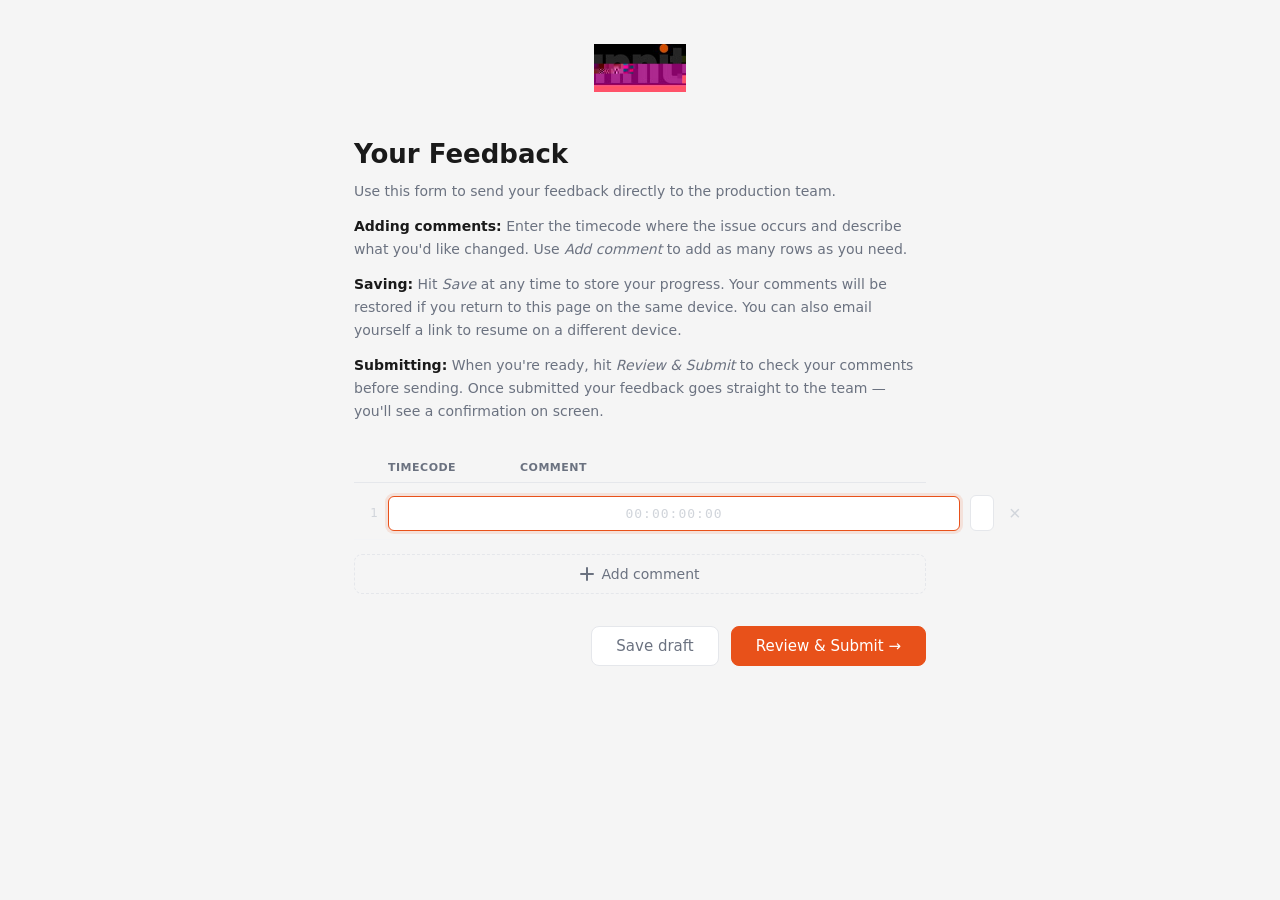
==== client-feedback.html @ 0997e371 "Apply Innit branding to client feedback form - Embed Innit logo (base64 JPEG) in all three views at " ====
<!DOCTYPE html>
<html lang="en">
<head>
<meta charset="UTF-8">
<meta name="viewport" content="width=device-width, initial-scale=1.0, viewport-fit=cover">
<title>Leave Feedback</title>
<style>
/* ── Reset & variables ───────────────────────────────────────────────── */
:root {
  --bg:        #f5f5f5;
  --surface:   #ffffff;
  --border:    #e5e7eb;
  --border-focus: #E8511A;
  --text:      #1A1A1A;
  --muted:     #6b7280;
  --accent:    #E8511A;
  --accent-dk: #cf4615;
  --del:       #ef4444;
  --r:         8px;
  --font:      -apple-system, BlinkMacSystemFont, 'Segoe UI', system-ui, sans-serif;
  --mono:      'SF Mono', 'Fira Code', 'Consolas', monospace;
}
*, *::before, *::after { box-sizing: border-box; margin: 0; padding: 0; }
html { -webkit-text-size-adjust: 100%; }
body {
  background: var(--bg);
  color: var(--text);
  font-family: var(--font);
  font-size: 15px;
  line-height: 1.5;
  -webkit-font-smoothing: antialiased;
}

/* ── Layout ──────────────────────────────────────────────────────────── */
.view { min-height: 100dvh; }
.wrap {
  max-width: 620px;
  margin: 0 auto;
  padding: 44px 24px 80px;
}
.wrap.center {
  display: flex;
  flex-direction: column;
  align-items: center;
  justify-content: center;
  text-align: center;
  min-height: 100dvh;
  padding: 40px 24px;
}

/* ── Logo ────────────────────────────────────────────────────────────── */
.logo-box {
  display: block;
  text-align: center;
  margin: 0 auto 40px;
}

/* ── Form header ─────────────────────────────────────────────────────── */
.form-header { margin-bottom: 36px; }
.project-label {
  font-size: 11px;
  font-weight: 700;
  text-transform: uppercase;
  letter-spacing: 0.9px;
  color: var(--accent);
  margin-bottom: 6px;
}
.video-title {
  font-size: 26px;
  font-weight: 700;
  line-height: 1.2;
  color: var(--text);
  margin-bottom: 10px;
}
.intro {
  font-size: 14px;
  color: var(--muted);
  line-height: 1.65;
}
.intro p + p { margin-top: 12px; }
.intro strong { color: var(--text); font-weight: 600; }

/* ── Column labels ───────────────────────────────────────────────────── */
.col-labels {
  display: flex;
  align-items: center;
  gap: 10px;
  padding-bottom: 6px;
  border-bottom: 1px solid var(--border);
  margin-bottom: 4px;
}
.cl-sp  { width: 24px; flex-shrink: 0; }
.cl-tc  { width: 122px; flex-shrink: 0; font-size: 11px; font-weight: 600; text-transform: uppercase; letter-spacing: 0.5px; color: var(--muted); }
.cl-txt { flex: 1; font-size: 11px; font-weight: 600; text-transform: uppercase; letter-spacing: 0.5px; color: var(--muted); }

/* ── Comment rows ────────────────────────────────────────────────────── */
.comment-row {
  display: flex;
  align-items: center;
  gap: 10px;
  padding: 8px 0;
  border-bottom: 1px solid #f3f4f6;
}
.rn {
  width: 24px;
  font-size: 12px;
  color: #d1d5db;
  text-align: right;
  flex-shrink: 0;
  user-select: none;
  font-variant-numeric: tabular-nums;
}
.tc {
  width: 122px;
  flex-shrink: 0;
}
.tx { flex: 1; min-width: 0; }

/* ── Inputs ──────────────────────────────────────────────────────────── */
input[type="text"] {
  display: block;
  width: 100%;
  background: var(--surface);
  color: var(--text);
  border: 1.5px solid var(--border);
  border-radius: 6px;
  padding: 9px 11px;
  font-size: 14px;
  font-family: var(--font);
  outline: none;
  transition: border-color 0.15s, box-shadow 0.15s;
  -webkit-appearance: none;
}
input[type="text"]:focus {
  border-color: var(--border-focus);
  box-shadow: 0 0 0 3px rgba(232, 81, 26, 0.12);
}
input::placeholder { color: #d1d5db; }
input.tc-field {
  font-family: var(--mono);
  font-size: 13px;
  text-align: center;
  letter-spacing: 1px;
  padding: 9px 6px;
}

/* ── Delete button ───────────────────────────────────────────────────── */
.del {
  background: none;
  border: none;
  color: #d1d5db;
  font-size: 20px;
  line-height: 1;
  cursor: pointer;
  padding: 4px 5px;
  border-radius: 5px;
  flex-shrink: 0;
  transition: color 0.12s, background 0.12s;
}
.del:hover { color: var(--del); background: #fef2f2; }

/* ── Add row button ──────────────────────────────────────────────────── */
.btn-add {
  display: flex;
  align-items: center;
  justify-content: center;
  gap: 7px;
  width: 100%;
  background: none;
  border: 1.5px dashed var(--border);
  color: var(--muted);
  border-radius: var(--r);
  padding: 11px 16px;
  font-size: 14px;
  font-family: var(--font);
  cursor: pointer;
  margin-top: 14px;
  transition: border-color 0.15s, color 0.15s, background 0.15s;
}
.btn-add:hover {
  border-color: var(--accent);
  color: var(--accent);
  background: rgba(232, 81, 26, 0.04);
}

/* ── Main buttons ────────────────────────────────────────────────────── */
.btn {
  display: inline-flex;
  align-items: center;
  justify-content: center;
  padding: 10px 24px;
  border-radius: var(--r);
  font-size: 15px;
  font-family: var(--font);
  font-weight: 500;
  cursor: pointer;
  transition: background 0.12s, border-color 0.12s, color 0.12s;
  white-space: nowrap;
  -webkit-appearance: none;
}
.btn:disabled { opacity: 0.5; cursor: not-allowed; }

.btn-ghost {
  background: var(--surface);
  color: var(--muted);
  border: 1.5px solid var(--border);
}
.btn-ghost:hover:not(:disabled) { color: var(--text); border-color: #9ca3af; }

.btn-primary {
  background: var(--accent);
  color: #fff;
  border: 1.5px solid var(--accent);
}
.btn-primary:hover:not(:disabled) { background: var(--accent-dk); border-color: var(--accent-dk); }

/* ── Action bar ──────────────────────────────────────────────────────── */
.actions {
  display: flex;
  gap: 12px;
  margin-top: 32px;
  justify-content: flex-end;
  align-items: center;
}

/* ── Toasts & error messages ─────────────────────────────────────────── */
.toast {
  margin-top: 16px;
  padding: 12px 16px;
  border-radius: var(--r);
  font-size: 13px;
  line-height: 1.5;
}
.toast.success {
  background: #f0fdf4;
  color: #166534;
  border: 1px solid #bbf7d0;
}
.toast.warn {
  background: #fffbeb;
  color: #92400e;
  border: 1px solid #fde68a;
}
.toast.error {
  background: #fef2f2;
  color: #991b1b;
  border: 1px solid #fecaca;
}

/* ── Review screen ───────────────────────────────────────────────────── */
.review-header { margin-bottom: 28px; }
.review-header h2 { font-size: 22px; font-weight: 700; margin-bottom: 6px; }
.review-context { font-size: 14px; color: var(--muted); }
.review-count {
  font-size: 12px;
  font-weight: 600;
  text-transform: uppercase;
  letter-spacing: 0.6px;
  color: var(--muted);
  margin-bottom: 16px;
}
.review-item {
  display: flex;
  gap: 16px;
  padding: 16px 0;
  border-bottom: 1px solid var(--border);
}
.review-item:first-of-type { border-top: 1px solid var(--border); }
.ri-n {
  width: 22px;
  font-size: 12px;
  color: #9ca3af;
  text-align: right;
  flex-shrink: 0;
  padding-top: 1px;
  font-variant-numeric: tabular-nums;
}
.ri-body { flex: 1; min-width: 0; }
.ri-tc {
  font-family: var(--mono);
  font-size: 12px;
  font-weight: 700;
  color: var(--accent);
  margin-bottom: 4px;
  letter-spacing: 0.5px;
}
.ri-tx { font-size: 15px; color: var(--text); word-break: break-word; }
.ri-no-tc .ri-tx { color: var(--muted); font-style: italic; }

/* ── Thank you screen ────────────────────────────────────────────────── */
.thanks-icon {
  width: 56px;
  height: 56px;
  background: #f0fdf4;
  color: #16a34a;
  border-radius: 50%;
  display: flex;
  align-items: center;
  justify-content: center;
  font-size: 24px;
  margin: 0 auto 24px;
}
.wrap.center h2 { font-size: 24px; font-weight: 700; margin-bottom: 12px; }
.thanks-msg { font-size: 15px; color: var(--muted); max-width: 340px; line-height: 1.65; }

/* ── Mobile ──────────────────────────────────────────────────────────── */
@media (max-width: 520px) {
  .wrap { padding: 32px 16px 60px; }
  .logo-box { width: 150px; height: 54px; }
  .video-title { font-size: 21px; }
  .col-labels { display: none; }

  /* On mobile: number + timecode on row 1, comment full-width on row 2 */
  .comment-row { flex-wrap: wrap; padding: 12px 0; align-items: flex-start; }
  .rn          { align-self: center; padding-top: 0; }
  .tc          { flex: 1; width: auto; min-width: 0; }
  .del         { align-self: center; }
  .tx          {
    order: 4;
    flex-basis: 100%;
    margin-left: 34px; /* align with tc field */
    margin-top: 6px;
  }

  .actions { flex-direction: column-reverse; gap: 10px; }
  .btn { width: 100%; padding: 13px; }
}
</style>
</head>
<body>

<!-- ═══════════════════════════════════════════════════════════════════ -->
<!-- VIEW: FORM                                                         -->
<!-- ═══════════════════════════════════════════════════════════════════ -->
<div id="view-form" class="view">
  <div class="wrap">

    <div class="logo-box"><img src="[data-uri]" alt="Innit" style="height:48px;"></div>

    <div class="form-header">
      <p class="project-label" id="disp-project"></p>
      <h1 class="video-title" id="disp-video">Video Feedback</h1>
      <div class="intro">
        <p>Use this form to send your feedback directly to the production team.</p>
        <p><strong>Adding comments:</strong> Enter the timecode where the issue occurs and describe what you'd like changed. Use <em>Add comment</em> to add as many rows as you need.</p>
        <p><strong>Saving:</strong> Hit <em>Save</em> at any time to store your progress. Your comments will be restored if you return to this page on the same device. You can also email yourself a link to resume on a different device.</p>
        <p><strong>Submitting:</strong> When you're ready, hit <em>Review &amp; Submit</em> to check your comments before sending. Once submitted your feedback goes straight to the team — you'll see a confirmation on screen.</p>
      </div>
    </div>

    <div class="col-labels" aria-hidden="true">
      <span class="cl-sp"></span>
      <span class="cl-tc">Timecode</span>
      <span class="cl-txt">Comment</span>
    </div>

    <div id="comments-list"></div>

    <button class="btn-add" id="btn-add" type="button">
      <svg width="14" height="14" viewBox="0 0 14 14" fill="none" aria-hidden="true">
        <path d="M7 1v12M1 7h12" stroke="currentColor" stroke-width="2" stroke-linecap="round"/>
      </svg>
      Add comment
    </button>

    <div class="actions">
      <button class="btn btn-ghost" id="btn-save" type="button">Save draft</button>
      <button class="btn btn-primary" id="btn-review" type="button">Review &amp; Submit →</button>
    </div>

    <div class="toast" id="form-toast" hidden></div>

  </div>
</div>


<!-- ═══════════════════════════════════════════════════════════════════ -->
<!-- VIEW: REVIEW                                                       -->
<!-- ═══════════════════════════════════════════════════════════════════ -->
<div id="view-review" class="view" hidden>
  <div class="wrap">

    <div class="logo-box"><img src="[data-uri]" alt="Innit" style="height:48px;"></div>

    <div class="review-header">
      <h2>Review your feedback</h2>
      <p class="review-context" id="review-context"></p>
    </div>

    <p class="review-count" id="review-count"></p>
    <div id="review-list"></div>

    <div class="actions">
      <button class="btn btn-ghost" id="btn-back" type="button">← Edit</button>
      <button class="btn btn-primary" id="btn-submit" type="button">Submit Feedback</button>
    </div>

    <div class="toast" id="review-toast" hidden></div>

  </div>
</div>


<!-- ═══════════════════════════════════════════════════════════════════ -->
<!-- VIEW: THANK YOU                                                    -->
<!-- ═══════════════════════════════════════════════════════════════════ -->
<div id="view-thanks" class="view" hidden>
  <div class="wrap center">
    <div class="logo-box"><img src="[data-uri]" alt="Innit" style="height:48px;"></div>
    <div class="thanks-icon" aria-hidden="true">✓</div>
    <h2>Feedback submitted</h2>
    <p class="thanks-msg">Thank you — your notes have been received. We'll review them and be in touch.</p>
  </div>
</div>


<script>
'use strict';

// ── Config — update WORKER_URL after deploying notion-proxy.js ────────
const WORKER_URL  = 'https://YOUR_WORKER.workers.dev';
const TASKS_DB_ID = '33119ff7-94ee-817a-b249-ccca6d2df580';

// ── URL params ────────────────────────────────────────────────────────
const _p         = new URLSearchParams(location.search);
const VIDEO      = _dec(_p.get('video')     || '');
const PROJECT    = _dec(_p.get('project')   || '');
const CONTENT_ID = (_p.get('contentId')     || '').trim();
// Stable key for localStorage
const DRAFT_KEY  = 'fbdraft_' + _simpleHash(VIDEO + '|' + PROJECT);

function _dec(s) {
  // Decode URI and replace hyphens with spaces (supports ?video=Episode-03 shorthand)
  try { return decodeURIComponent(s).replace(/-/g, ' ').trim(); } catch { return s.trim(); }
}
function _simpleHash(s) {
  let h = 0;
  for (let i = 0; i < s.length; i++) h = ((h << 5) - h + s.charCodeAt(i)) | 0;
  return Math.abs(h).toString(36);
}

// ── State ─────────────────────────────────────────────────────────────
let _rowId = 0;

// ── DOM helpers ───────────────────────────────────────────────────────
const $  = id  => document.getElementById(id);
const el = tag => document.createElement(tag);

// ── Init ──────────────────────────────────────────────────────────────
function init() {
  // Page title
  document.title = [VIDEO, PROJECT].filter(Boolean).join(' — ') || 'Leave Feedback';

  // Header text
  const proj = $('disp-project');
  if (PROJECT) { proj.textContent = PROJECT; } else { proj.hidden = true; }
  $('disp-video').textContent = VIDEO || 'Your Feedback';

  // Review context line
  $('review-context').textContent = [PROJECT, VIDEO].filter(Boolean).join(' — ');

  // Restore or start fresh
  const draft = _loadDraft();
  if (draft && draft.length) {
    draft.forEach(c => addRow(c.timecode, c.text));
  } else {
    addRow();
  }
}

// ── Draft persistence ─────────────────────────────────────────────────
function _b64enc(obj) {
  try {
    const json  = JSON.stringify(obj);
    const bytes = new TextEncoder().encode(json);
    let bin = '';
    for (const b of bytes) bin += String.fromCharCode(b);
    return btoa(bin);
  } catch { return null; }
}

function _b64dec(str) {
  try {
    const bin   = atob(str);
    const bytes = Uint8Array.from(bin, c => c.charCodeAt(0));
    return JSON.parse(new TextDecoder().decode(bytes));
  } catch { return null; }
}

function _loadDraft() {
  // URL draft takes priority (allows resuming from emailed link)
  const raw = _p.get('draft');
  if (raw) {
    const d = _b64dec(raw);
    if (Array.isArray(d) && d.length) return d;
  }
  // Fallback to localStorage
  try {
    const saved = localStorage.getItem(DRAFT_KEY);
    if (saved) {
      const d = JSON.parse(saved);
      if (Array.isArray(d) && d.length) return d;
    }
  } catch {}
  return null;
}

function _persistDraft(comments) {
  try { localStorage.setItem(DRAFT_KEY, JSON.stringify(comments)); } catch {}
}

// ── Row management ────────────────────────────────────────────────────
function addRow(tc, text) {
  tc   = tc   || '';
  text = text || '';
  const id  = ++_rowId;
  const row = el('div');
  row.className    = 'comment-row';
  row.dataset.rowId = id;

  const numSpan = el('span');
  numSpan.className   = 'rn';
  numSpan.setAttribute('aria-hidden', 'true');

  const tcInput = el('input');
  tcInput.type        = 'text';
  tcInput.className   = 'tc tc-field';
  tcInput.inputMode   = 'numeric';
  tcInput.placeholder = '00:00:00:00';
  tcInput.maxLength   = 11;
  tcInput.autocomplete = 'off';
  tcInput.spellcheck   = false;
  tcInput.value        = _esc(tc);
  tcInput.setAttribute('aria-label', 'Timecode');
  tcInput.addEventListener('input',   onTcInput);
  tcInput.addEventListener('keydown', onTcKeydown);

  const txtInput = el('input');
  txtInput.type        = 'text';
  txtInput.className   = 'tx';
  txtInput.placeholder = 'Your comment…';
  txtInput.value       = _esc(text);
  txtInput.setAttribute('aria-label', 'Comment');
  txtInput.addEventListener('keydown', e => {
    if (e.key === 'Enter') { e.preventDefault(); addRow(); }
  });

  const delBtn = el('button');
  delBtn.type      = 'button';
  delBtn.className = 'del';
  delBtn.innerHTML = '&times;';
  delBtn.setAttribute('aria-label', 'Remove this comment');
  delBtn.addEventListener('click', () => delRow(id));

  row.appendChild(numSpan);
  row.appendChild(tcInput);
  row.appendChild(txtInput);
  row.appendChild(delBtn);

  $('comments-list').appendChild(row);
  _renumber();

  // Focus timecode of new empty rows
  if (!tc && !text) setTimeout(() => tcInput.focus(), 30);
}

function delRow(id) {
  const row = $('comments-list').querySelector(`[data-row-id="${id}"]`);
  if (!row) return;
  if ($('comments-list').querySelectorAll('.comment-row').length === 1) {
    // Don't delete the last row — just clear it
    row.querySelector('.tc').value = '';
    row.querySelector('.tx').value = '';
    return;
  }
  row.remove();
  _renumber();
}

function _renumber() {
  $('comments-list').querySelectorAll('.comment-row').forEach((r, i) => {
    r.querySelector('.rn').textContent = i + 1;
  });
}

function _getComments() {
  return Array.from($('comments-list').querySelectorAll('.comment-row')).map(r => ({
    timecode: r.querySelector('.tc').value.trim(),
    text:     r.querySelector('.tx').value.trim(),
  })).filter(c => c.timecode || c.text);
}

// ── Timecode auto-formatter ───────────────────────────────────────────
// User types digits only; colons are inserted automatically: HH:MM:SS:FF
function onTcInput(e) {
  const input = e.target;
  const pos   = input.selectionStart;
  const old   = input.value;

  const digits = old.replace(/\D/g, '').slice(0, 8);
  let tc = '';
  for (let i = 0; i < digits.length; i++) {
    if (i > 0 && i % 2 === 0) tc += ':';
    tc += digits[i];
  }
  input.value = tc;

  // Restore cursor: count digits before old cursor, find same position in new string
  let digsBefore = 0;
  for (let i = 0; i < Math.min(pos, old.length); i++) {
    if (/\d/.test(old[i])) digsBefore++;
  }
  let np = 0, counted = 0;
  while (np < tc.length && counted < digsBefore) {
    if (/\d/.test(tc[np])) counted++;
    np++;
  }
  try { input.setSelectionRange(np, np); } catch {}
}

function onTcKeydown(e) {
  // Tab from timecode → move to comment field in same row
  if (e.key === 'Tab' && !e.shiftKey) {
    const row = e.target.closest('.comment-row');
    if (row) { e.preventDefault(); row.querySelector('.tx').focus(); }
  }
}

// ── Save draft ────────────────────────────────────────────────────────
function saveDraft() {
  const comments = _getComments();
  _persistDraft(comments);

  // Build URL with encoded draft for resuming on another device
  const params = new URLSearchParams(_p);
  const enc    = _b64enc(comments);
  if (enc) params.set('draft', enc);

  const draftUrl = `${location.origin}${location.pathname}?${params.toString()}`;
  const label    = [VIDEO, PROJECT].filter(Boolean).join(' — ') || 'video';

  // Open email client with the draft link
  window.location.href =
    `mailto:?subject=${encodeURIComponent('Feedback draft — ' + label)}` +
    `&body=${encodeURIComponent('Resume your feedback here:\n\n' + draftUrl)}`;

  showToast('form-toast', '✓ Draft saved to this device. Email opened with a link to resume on any device.', 'success');
}

// ── Review ────────────────────────────────────────────────────────────
function showReview() {
  const comments = _getComments();

  if (!comments.length) {
    showToast('form-toast', 'Please add at least one comment before submitting.', 'warn');
    return;
  }

  _persistDraft(comments);

  const list = $('review-list');
  list.innerHTML = '';

  comments.forEach((c, i) => {
    const item = el('div');
    item.className = 'review-item' + (!c.timecode ? ' ri-no-tc' : '');
    item.innerHTML =
      `<div class="ri-n">${i + 1}</div>` +
      `<div class="ri-body">` +
        (c.timecode ? `<div class="ri-tc">${_esc(c.timecode)}</div>` : '') +
        `<div class="ri-tx">${_esc(c.text) || '<em style="color:#9ca3af">No comment text</em>'}</div>` +
      `</div>`;
    list.appendChild(item);
  });

  $('review-count').textContent =
    comments.length + ' ' + (comments.length === 1 ? 'note' : 'notes');

  showView('review');
}

// ── Submit ────────────────────────────────────────────────────────────
async function submitFeedback() {
  const comments = _getComments();
  const btn      = $('btn-submit');
  const toastEl  = $('review-toast');

  btn.disabled    = true;
  btn.textContent = 'Submitting…';
  toastEl.hidden  = true;

  // Build task title
  const title = [PROJECT, VIDEO, 'Client Feedback'].filter(Boolean).join(' — ') || 'Client Feedback';

  // Build Notion block children
  const blocks = [];
  for (const c of comments) {
    if (c.timecode) {
      blocks.push({
        object: 'block', type: 'heading_3',
        heading_3: { rich_text: [{ type: 'text', text: { content: c.timecode } }] },
      });
    }
    if (c.text) {
      blocks.push({
        object: 'block', type: 'to_do',
        to_do: {
          rich_text: [{ type: 'text', text: { content: c.text.slice(0, 2000) } }],
          checked: false,
        },
      });
    }
  }

  const properties = {
    Name:   { title: [{ type: 'text', text: { content: title } }] },
    Type:   { select: { name: 'Revision Round' } },
    Status: { select: { name: 'Not Started' } },
  };
  if (CONTENT_ID) properties.Content = { relation: [{ id: CONTENT_ID }] };

  try {
    const res = await fetch(WORKER_URL, {
      method:  'POST',
      headers: { 'Content-Type': 'application/json' },
      body: JSON.stringify({
        notionEndpoint: 'pages',
        payload: {
          parent:     { database_id: TASKS_DB_ID },
          properties,
          children:   blocks.slice(0, 100),
        },
      }),
    });

    const data = await res.json().catch(() => ({}));
    if (!res.ok) throw new Error(data.message || `Server returned ${res.status}`);

    // Clear draft on success
    try { localStorage.removeItem(DRAFT_KEY); } catch {}
    showView('thanks');

  } catch (err) {
    showToast('review-toast', `Submission failed: ${_esc(err.message)}. Please try again.`, 'error');
    btn.disabled    = false;
    btn.textContent = 'Submit Feedback';
  }
}

// ── View switching ────────────────────────────────────────────────────
function showView(name) {
  ['form', 'review', 'thanks'].forEach(v => {
    const el = $('view-' + v);
    if (el) el.hidden = (v !== name);
  });
  window.scrollTo({ top: 0, behavior: 'smooth' });
}

// ── Toast notifications ───────────────────────────────────────────────
function showToast(id, msg, type) {
  type = type || 'success';
  const t = $(id);
  t.className  = 'toast ' + type;
  t.innerHTML  = msg;
  t.hidden     = false;
  clearTimeout(t._t);
  t._t = setTimeout(() => { t.hidden = true; }, 6000);
}

// ── Escape HTML ───────────────────────────────────────────────────────
function _esc(s) {
  return String(s == null ? '' : s)
    .replace(/&/g, '&amp;').replace(/</g, '&lt;')
    .replace(/>/g, '&gt;').replace(/"/g, '&quot;');
}

// ── Boot ──────────────────────────────────────────────────────────────
document.addEventListener('DOMContentLoaded', () => {
  init();
  $('btn-add').addEventListener('click', () => addRow());
  $('btn-save').addEventListener('click', saveDraft);
  $('btn-review').addEventListener('click', showReview);
  $('btn-back').addEventListener('click', () => showView('form'));
  $('btn-submit').addEventListener('click', submitFeedback);
});
</script>
</body>
</html>
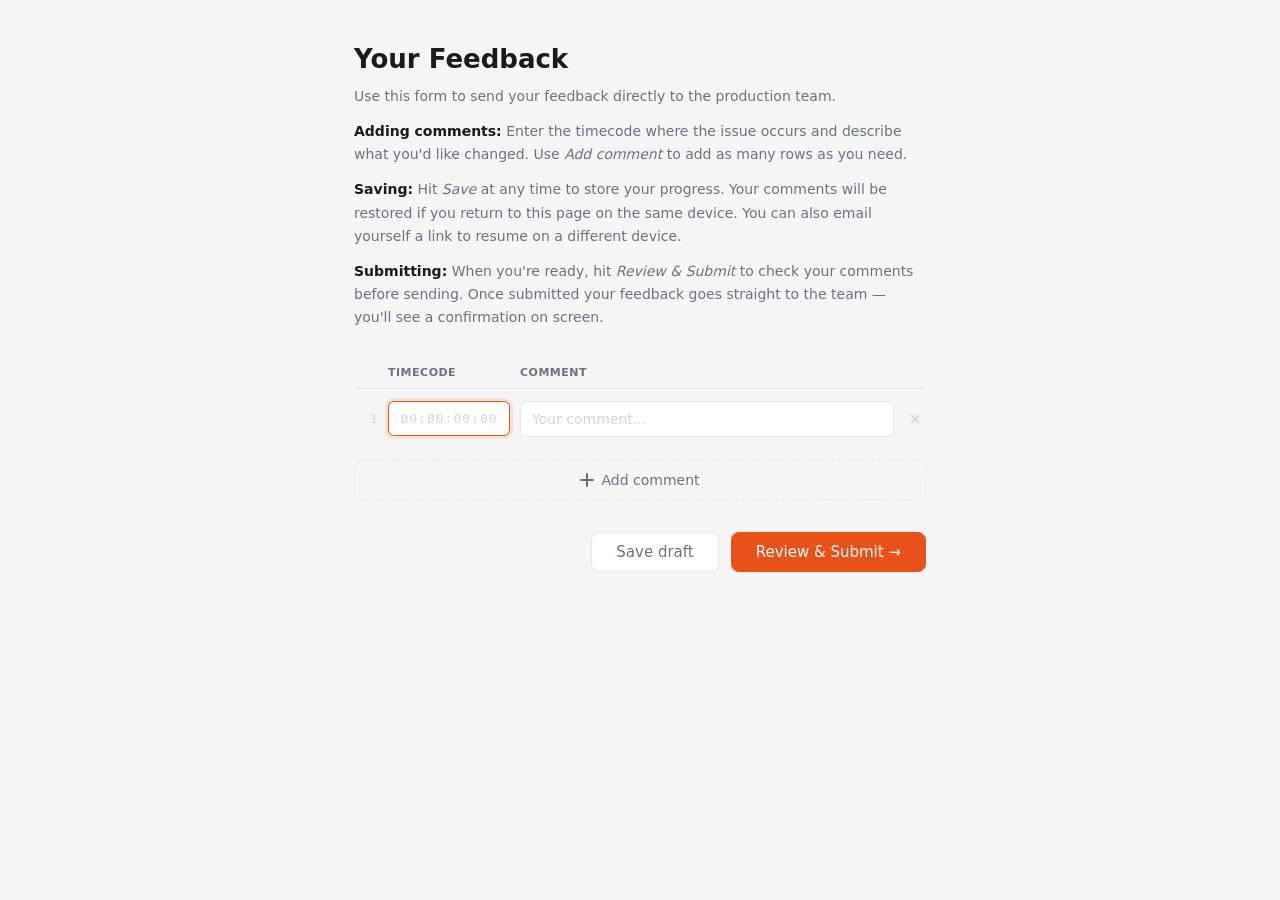
==== commit 5282c847: "Remove logo; fix comment field width" ====
--- a/client-feedback.html
+++ b/client-feedback.html
@@ -142,6 +142,8 @@
   text-align: center;
   letter-spacing: 1px;
   padding: 9px 6px;
+  width: 122px;
+  max-width: 122px;
 }
 
 /* ── Delete button ───────────────────────────────────────────────────── */
@@ -335,8 +337,6 @@
 <div id="view-form" class="view">
   <div class="wrap">
 
-    <div class="logo-box"><img src="[data-uri]" alt="Innit" style="height:48px;"></div>
-
     <div class="form-header">
       <p class="project-label" id="disp-project"></p>
       <h1 class="video-title" id="disp-video">Video Feedback</h1>
@@ -380,8 +380,6 @@
 <div id="view-review" class="view" hidden>
   <div class="wrap">
 
-    <div class="logo-box"><img src="[data-uri]" alt="Innit" style="height:48px;"></div>
-
     <div class="review-header">
       <h2>Review your feedback</h2>
       <p class="review-context" id="review-context"></p>
@@ -406,7 +404,6 @@
 <!-- ═══════════════════════════════════════════════════════════════════ -->
 <div id="view-thanks" class="view" hidden>
   <div class="wrap center">
-    <div class="logo-box"><img src="[data-uri]" alt="Innit" style="height:48px;"></div>
     <div class="thanks-icon" aria-hidden="true">✓</div>
     <h2>Feedback submitted</h2>
     <p class="thanks-msg">Thank you — your notes have been received. We'll review them and be in touch.</p>
@@ -418,7 +415,7 @@
 'use strict';
 
 // ── Config — update WORKER_URL after deploying notion-proxy.js ────────
-const WORKER_URL  = 'https://YOUR_WORKER.workers.dev';
+const WORKER_URL  = 'https://notion-proxy.ole-1b2.workers.dev';
 const TASKS_DB_ID = '33119ff7-94ee-817a-b249-ccca6d2df580';
 
 // ── URL params ────────────────────────────────────────────────────────
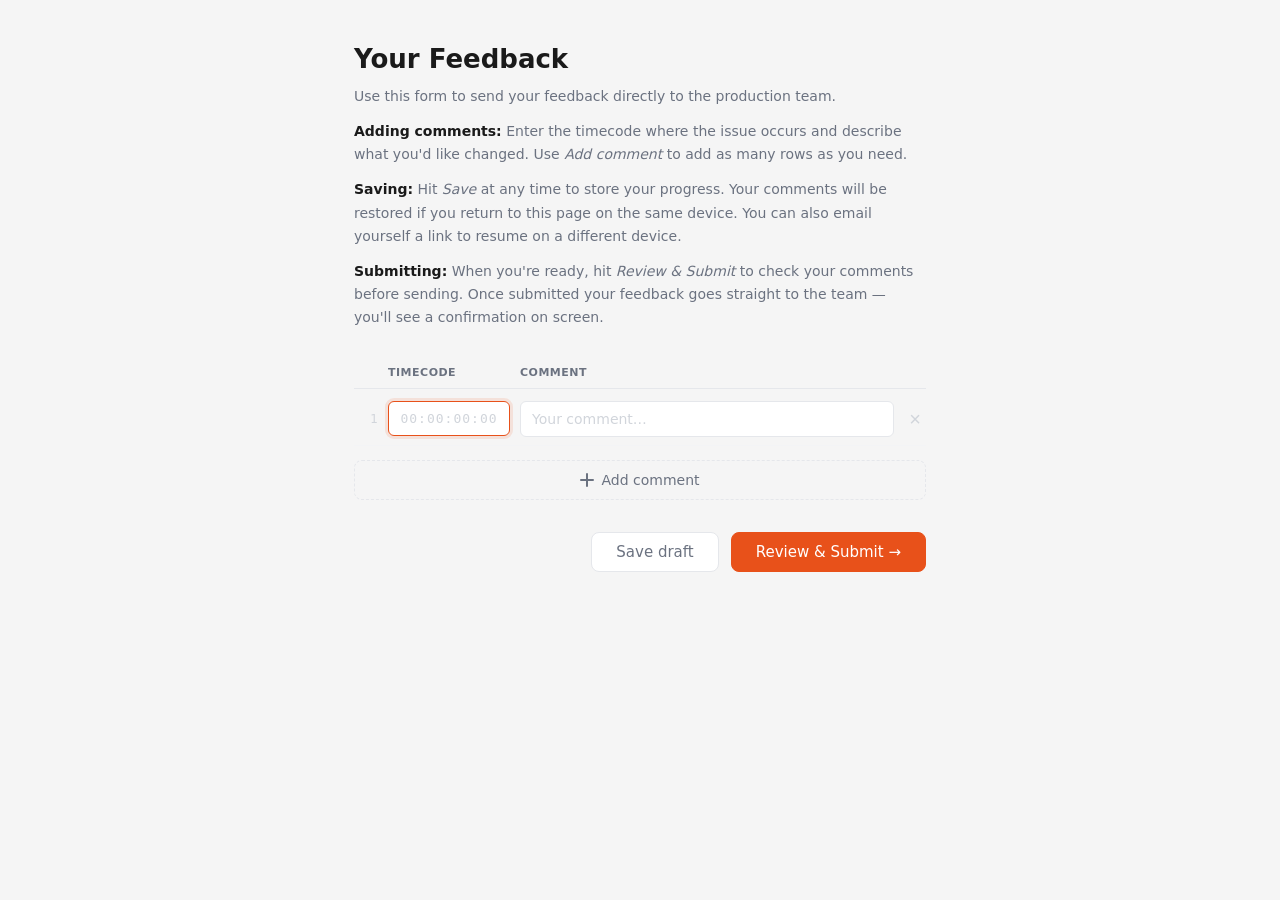
==== commit 62f45d87: "Auto-pad timecode to HH:MM:SS:FF on blur" ====
--- a/client-feedback.html
+++ b/client-feedback.html
@@ -320,7 +320,9 @@
   .tx          {
     order: 4;
     flex-basis: 100%;
-    margin-left: 34px; /* align with tc field */
+    width: 100%;
+    display: block;
+    margin-left: 34px;
     margin-top: 6px;
   }
 
@@ -531,6 +533,7 @@
   tcInput.setAttribute('aria-label', 'Timecode');
   tcInput.addEventListener('input',   onTcInput);
   tcInput.addEventListener('keydown', onTcKeydown);
+  tcInput.addEventListener('blur', onTcBlur);
 
   const txtInput = el('input');
   txtInput.type        = 'text';
@@ -615,11 +618,23 @@
   try { input.setSelectionRange(np, np); } catch {}
 }
 
+function onTcBlur(e) {
+  const input = e.target;
+  const digits = input.value.replace(/\D/g, "");
+  if (!digits) return;
+  const padded = digits.padStart(8, "0").slice(0, 8);
+  let tc = "";
+  for (let i = 0; i < padded.length; i++) {
+    if (i > 0 && i % 2 === 0) tc += ":";
+    tc += padded[i];
+  }
+  input.value = tc;
+}
+
 function onTcKeydown(e) {
-  // Tab from timecode → move to comment field in same row
-  if (e.key === 'Tab' && !e.shiftKey) {
-    const row = e.target.closest('.comment-row');
-    if (row) { e.preventDefault(); row.querySelector('.tx').focus(); }
+  if (e.key === "Tab" && !e.shiftKey) {
+    const row = e.target.closest(".comment-row");
+    if (row) { e.preventDefault(); row.querySelector(".tx").focus(); }
   }
 }
 
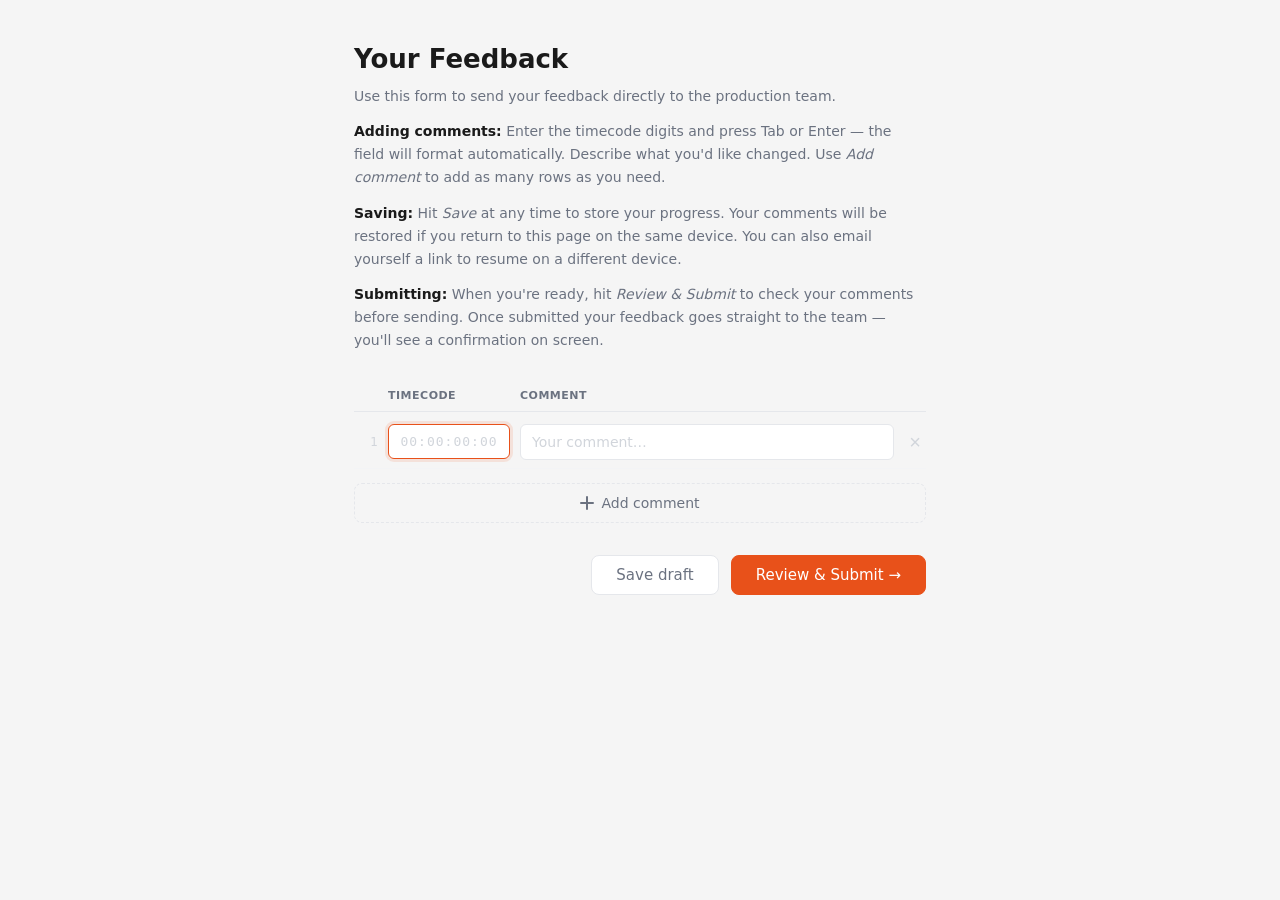
==== commit 09c72d93: "Update timecode instructions" ====
--- a/client-feedback.html
+++ b/client-feedback.html
@@ -344,7 +344,7 @@
       <h1 class="video-title" id="disp-video">Video Feedback</h1>
       <div class="intro">
         <p>Use this form to send your feedback directly to the production team.</p>
-        <p><strong>Adding comments:</strong> Enter the timecode where the issue occurs and describe what you'd like changed. Use <em>Add comment</em> to add as many rows as you need.</p>
+        <p><strong>Adding comments:</strong> Enter the timecode digits and press Tab or Enter — the field will format automatically. Describe what you'd like changed. Use <em>Add comment</em> to add as many rows as you need.</p>
         <p><strong>Saving:</strong> Hit <em>Save</em> at any time to store your progress. Your comments will be restored if you return to this page on the same device. You can also email yourself a link to resume on a different device.</p>
         <p><strong>Submitting:</strong> When you're ready, hit <em>Review &amp; Submit</em> to check your comments before sending. Once submitted your feedback goes straight to the team — you'll see a confirmation on screen.</p>
       </div>
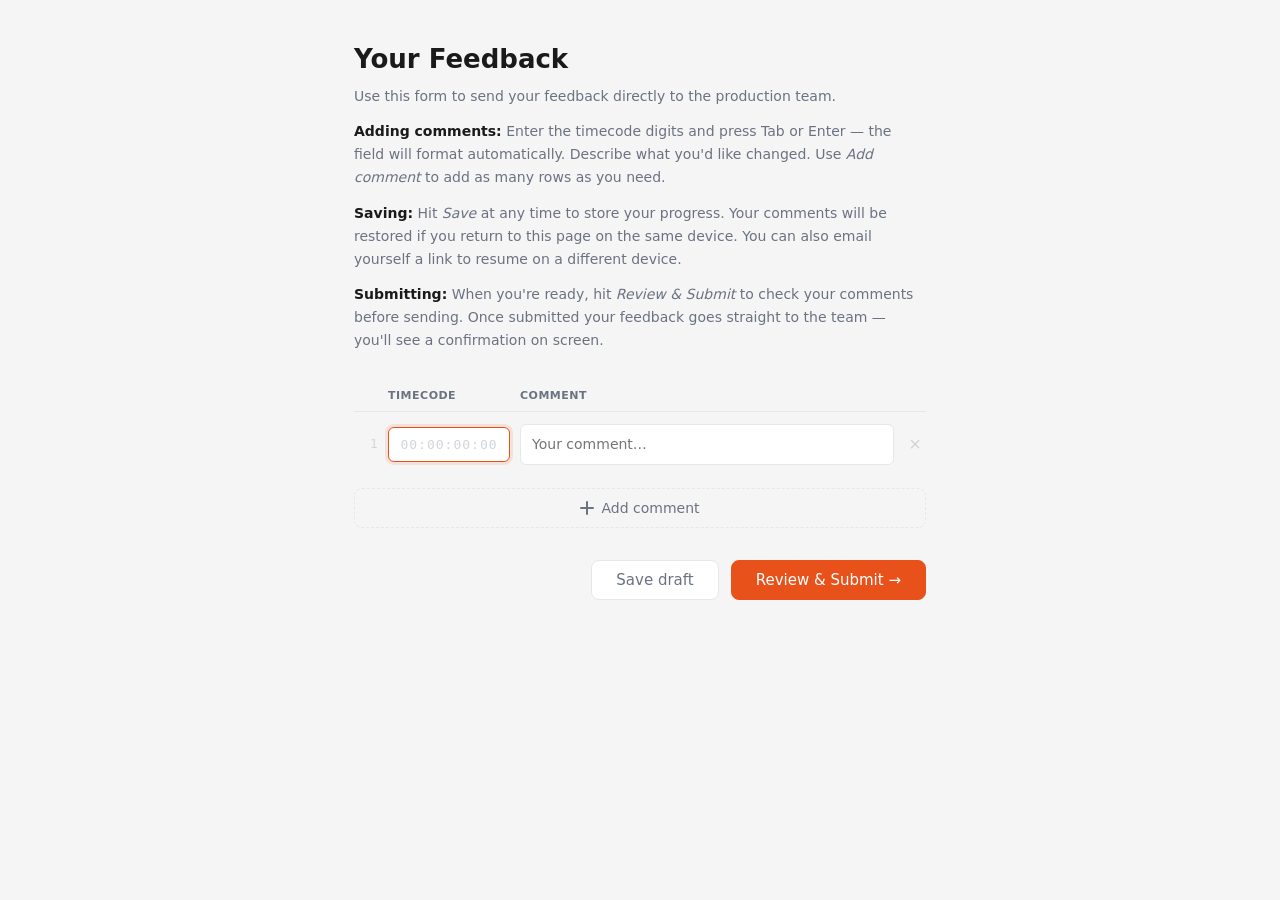
==== commit 2f9ad211: "Expand comment field to auto-growing textarea" ====
--- a/client-feedback.html
+++ b/client-feedback.html
@@ -114,7 +114,8 @@
   width: 122px;
   flex-shrink: 0;
 }
-.tx { flex: 1; min-width: 0; }
+.tx { flex: 1; min-width: 0; resize: none; overflow: hidden; line-height: 1.5; font-family: var(--font); font-size: 14px; padding: 9px 11px; border: 1.5px solid var(--border); border-radius: 6px; background: var(--surface); color: var(--text); outline: none; transition: border-color 0.15s, box-shadow 0.15s; }
+.tx:focus { border-color: var(--border-focus); box-shadow: 0 0 0 3px rgba(232, 81, 26, 0.12); }
 
 /* ── Inputs ──────────────────────────────────────────────────────────── */
 input[type="text"] {
@@ -535,12 +536,15 @@
   tcInput.addEventListener('keydown', onTcKeydown);
   tcInput.addEventListener('blur', onTcBlur);
 
-  const txtInput = el('input');
-  txtInput.type        = 'text';
+  const txtInput = el('textarea');
   txtInput.className   = 'tx';
   txtInput.placeholder = 'Your comment…';
   txtInput.value       = _esc(text);
   txtInput.setAttribute('aria-label', 'Comment');
+  txtInput.rows = 1;
+  txtInput.style.resize = 'none';
+  txtInput.style.overflow = 'hidden';
+  txtInput.addEventListener('input', function() { this.style.height = 'auto'; this.style.height = this.scrollHeight + 'px'; });
   txtInput.addEventListener('keydown', e => {
     if (e.key === 'Enter') { e.preventDefault(); addRow(); }
   });
